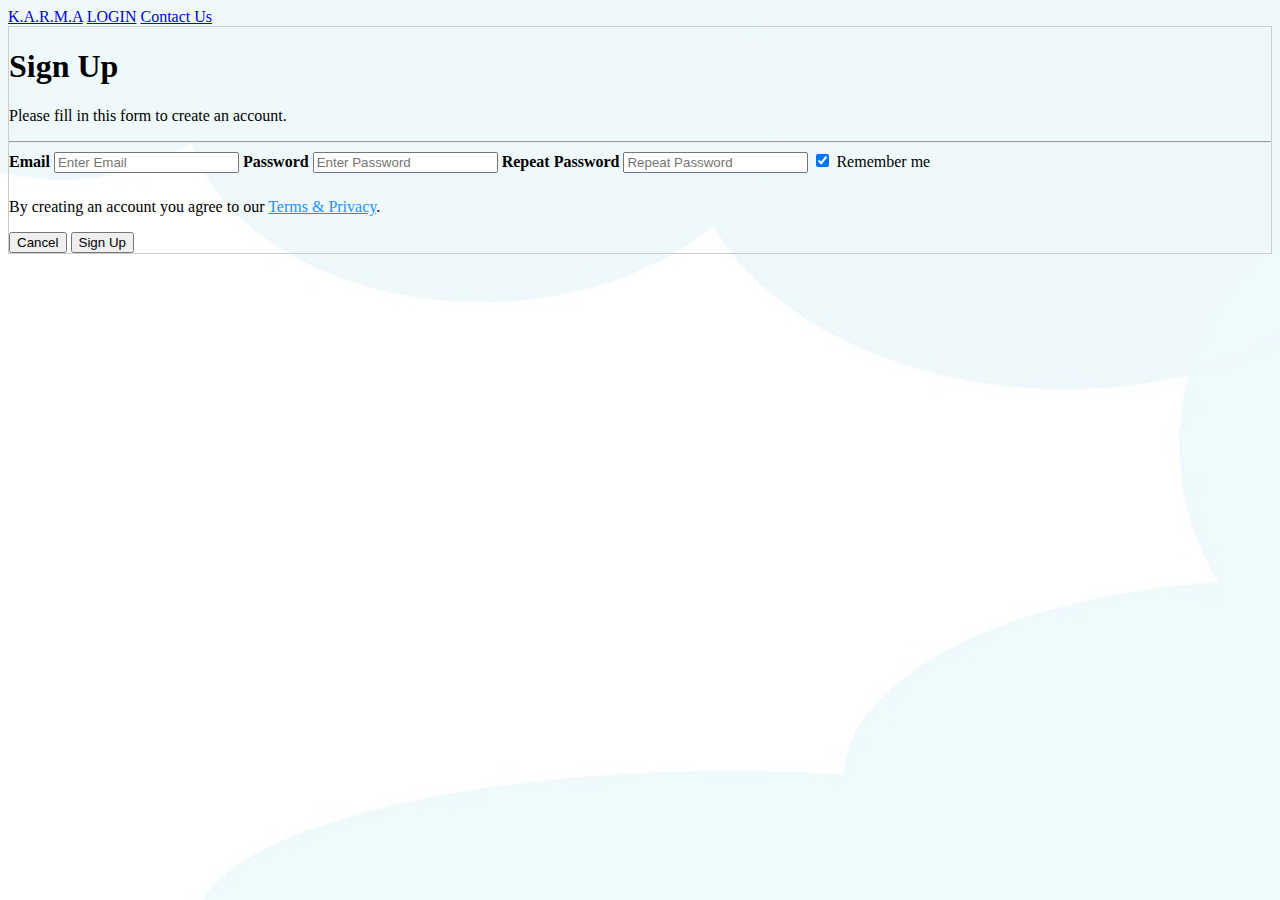
==== signup.html @ 3198bbd5 "Add files via upload" ====
<!DOCTYPE html>
<html>
<head>
	<title>Homepage</title>
	<link rel="stylesheet" href="CSS/styles-home.css">
	<link rel="stylesheet" href="CSS/bootstrap.min.css">
	<link href="https://fonts.googleapis.com/css2?family=Bangers&display=swap" rel="stylesheet">
	<link href="https://fonts.googleapis.com/css2?family=Lobster&display=swap" rel="stylesheet">
	<link href="https://fonts.googleapis.com/css2?family=Raleway+Dots&display=swap" rel="stylesheet">
  <link rel="stylesheet" href="CSS/signup.css">
</head>
<style>
body {
  background-image: url('karma.jpg');
  background-repeat: no-repeat;
  background-attachment: fixed;
  background-size: cover;
}
</style>

<body>
			<nav class="navbar navbar-light">
 				 <a id="karma" class="navbar-brand"  href="index.html">K.A.R.M.A</a>
  
  			<span>
  				<span>
  					<a href="login.html">LOGIN</a>
  				</span>
    			<span><a href="contact.html">Contact Us</a>
   				</span>
  			</span>
			</nav>
			<div style="background-image: url('karma.jpg');">
			</div>


      <form action="action_page.php" style="border:1px solid #ccc">
  <div class="container">
    <h1>Sign Up</h1>
    <p>Please fill in this form to create an account.</p>
    <hr>

    <label for="email"><b>Email</b></label>
    <input type="text" placeholder="Enter Email" name="email" required>

    <label for="psw"><b>Password</b></label>
    <input type="password" placeholder="Enter Password" name="psw" required>

    <label for="psw-repeat"><b>Repeat Password</b></label>
    <input type="password" placeholder="Repeat Password" name="psw-repeat" required>

    <label>
      <input type="checkbox" checked="checked" name="remember" style="margin-bottom:15px"> Remember me
    </label>

    <p>By creating an account you agree to our <a href="terms.html" style="color:dodgerblue">Terms & Privacy</a>.</p>

    <div class="clearfix">
      <button type="button" class="cancelbtn" onclick="location.href='home.html'">Cancel</button>
      <button type="submit" class="signupbtn">Sign Up</button>
    </div>
  </div>
</form>



</body>
</html>
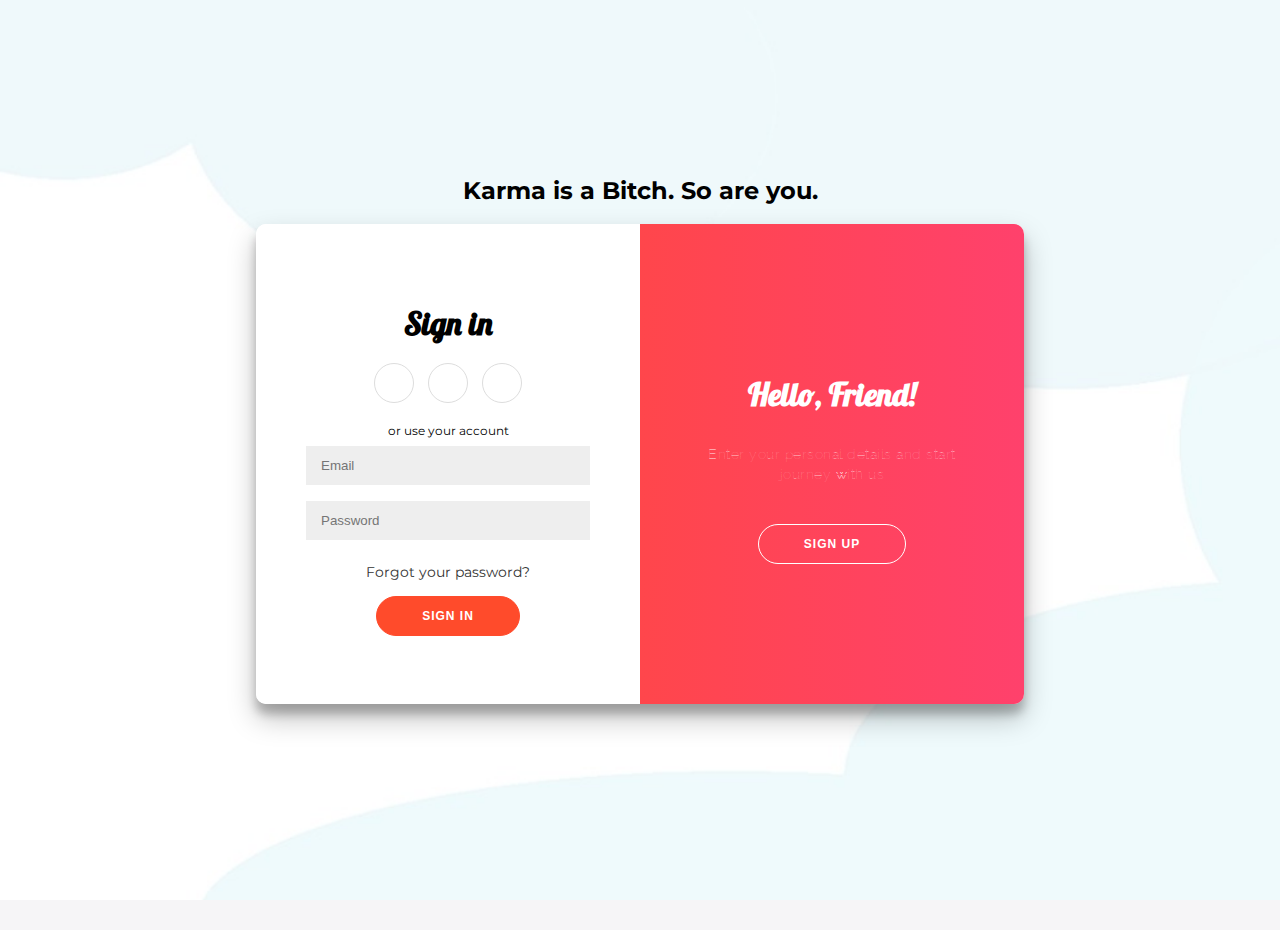
==== commit 3ca2f675: "Made a better signup page" ====
--- a/signup.html
+++ b/signup.html
@@ -2,12 +2,13 @@
 <html>
 <head>
 	<title>Homepage</title>
-	<link rel="stylesheet" href="CSS/styles-home.css">
-	<link rel="stylesheet" href="CSS/bootstrap.min.css">
+	<link rel="stylesheet" href="css/styles-home.css">
+	<link rel="stylesheet" href="css/bootstrap.min.css">
 	<link href="https://fonts.googleapis.com/css2?family=Bangers&display=swap" rel="stylesheet">
 	<link href="https://fonts.googleapis.com/css2?family=Lobster&display=swap" rel="stylesheet">
 	<link href="https://fonts.googleapis.com/css2?family=Raleway+Dots&display=swap" rel="stylesheet">
-  <link rel="stylesheet" href="CSS/signup.css">
+  <link rel="stylesheet" href="css/signup.css">
+	
 </head>
 <style>
 body {
@@ -19,50 +20,57 @@
 </style>
 
 <body>
-			<nav class="navbar navbar-light">
- 				 <a id="karma" class="navbar-brand"  href="index.html">K.A.R.M.A</a>
-  
-  			<span>
-  				<span>
-  					<a href="login.html">LOGIN</a>
-  				</span>
-    			<span><a href="contact.html">Contact Us</a>
-   				</span>
-  			</span>
-			</nav>
-			<div style="background-image: url('karma.jpg');">
+
+<h2>Karma is a Bitch. So are you.</h2>
+<div class="container" id="container">
+	<div class="form-container sign-up-container">
+		<form action="#">
+			<h1>Create Account</h1>
+			<div class="social-container">
+				<a href="#" class="social"><i class="fab fa-facebook-f"></i></a>
+				<a href="#" class="social"><i class="fab fa-google-plus-g"></i></a>
+				<a href="#" class="social"><i class="fab fa-linkedin-in"></i></a>
 			</div>
-
-
-      <form action="action_page.php" style="border:1px solid #ccc">
-  <div class="container">
-    <h1>Sign Up</h1>
-    <p>Please fill in this form to create an account.</p>
-    <hr>
-
-    <label for="email"><b>Email</b></label>
-    <input type="text" placeholder="Enter Email" name="email" required>
-
-    <label for="psw"><b>Password</b></label>
-    <input type="password" placeholder="Enter Password" name="psw" required>
-
-    <label for="psw-repeat"><b>Repeat Password</b></label>
-    <input type="password" placeholder="Repeat Password" name="psw-repeat" required>
-
-    <label>
-      <input type="checkbox" checked="checked" name="remember" style="margin-bottom:15px"> Remember me
-    </label>
-
-    <p>By creating an account you agree to our <a href="terms.html" style="color:dodgerblue">Terms & Privacy</a>.</p>
-
-    <div class="clearfix">
-      <button type="button" class="cancelbtn" onclick="location.href='home.html'">Cancel</button>
-      <button type="submit" class="signupbtn">Sign Up</button>
-    </div>
-  </div>
-</form>
-
+			<span>or use your email for registration</span>
+			<input type="text" placeholder="Name" />
+			<input type="email" placeholder="Email" />
+			<input type="password" placeholder="Password" />
+			<button>Sign Up</button>
+		</form>
+	</div>
+	<div class="form-container sign-in-container">
+		<form action="#">
+			<h1>Sign in</h1>
+			<div class="social-container">
+				<a href="#" class="social"><i class="fab fa-facebook-f"></i></a>
+				<a href="#" class="social"><i class="fab fa-google-plus-g"></i></a>
+				<a href="#" class="social"><i class="fab fa-linkedin-in"></i></a>
+			</div>
+			<span>or use your account</span>
+			<input type="email" placeholder="Email" />
+			<input type="password" placeholder="Password" />
+			<a href="#">Forgot your password?</a>
+			<button>Sign In</button>
+		</form>
+	</div>
+	<div class="overlay-container">
+		<div class="overlay">
+			<div class="overlay-panel overlay-left">
+				<h1>Welcome Back!</h1>
+				<p>To keep connected with us please login with your personal info</p>
+				<button class="ghost" id="signIn">Sign In</button>
+			</div>
+			<div class="overlay-panel overlay-right">
+				<h1>Hello, Friend!</h1>
+				<p>Enter your personal details and start journey with us</p>
+				<button class="ghost" id="signUp">Sign Up</button>
+			</div>
+		</div>
+	</div>
+</div>
+	
+  <script src="signup.js"></script>
 
 
 </body>
-</html>+</html>
--- a/css/styles-home.css
+++ b/css/styles-home.css
@@ -0,0 +1,67 @@
+
+.navbar{
+
+  border-style: inset;
+
+	    background-color: #00e6e6;
+	    font-size: 20px;
+}
+
+.navbar-brand{
+	padding-left: 29px;
+}
+
+
+span{
+	padding-right: 20px;
+	padding-left: 20px;
+	text-decoration:none;
+ }
+
+#karma{
+	font-size: 48px;
+	  font-family: 'Bangers', cursive;
+}
+
+
+h1{
+	text-align: center;
+	font-family: 'Lobster', cursive;
+	padding-top: 10px;
+}
+
+p{
+	text-align: center;
+	font-family: 'Raleway Dots', cursive;
+	font-size: 20px;
+	font-weight: bold;
+	padding-right: 10px;
+	padding-left: 10px;
+	padding-top: 10px;
+	padding-bottom: 10px;
+}
+
+h2{
+	text-align: center;
+}
+
+.name{
+	text-align: center;
+}
+
+.center {
+  display: block;
+  margin-left: auto;
+  margin-right: auto;
+  width: 50%;
+}
+
+img{
+	padding-bottom: 20px;
+	max-height: 100%;
+}
+
+
+
+
+
--- a/css/signup.css
+++ b/css/signup.css
@@ -0,0 +1,251 @@
+@import url('https://fonts.googleapis.com/css?family=Montserrat:400,800');
+
+* {
+	box-sizing: border-box;
+}
+
+body {
+	background: #f6f5f7;
+	display: flex;
+	justify-content: center;
+	align-items: center;
+	flex-direction: column;
+	font-family: 'Montserrat', sans-serif;
+	height: 100vh;
+	margin: -20px 0 50px;
+}
+
+h1 {
+	font-weight: bold;
+	margin: 0;
+}
+
+h2 {
+	text-align: center;
+}
+
+p {
+	font-size: 14px;
+	font-weight: 100;
+	line-height: 20px;
+	letter-spacing: 0.5px;
+	margin: 20px 0 30px;
+}
+
+span {
+	font-size: 12px;
+}
+
+a {
+	color: #333;
+	font-size: 14px;
+	text-decoration: none;
+	margin: 15px 0;
+}
+
+button {
+	border-radius: 20px;
+	border: 1px solid #FF4B2B;
+	background-color: #FF4B2B;
+	color: #FFFFFF;
+	font-size: 12px;
+	font-weight: bold;
+	padding: 12px 45px;
+	letter-spacing: 1px;
+	text-transform: uppercase;
+	transition: transform 80ms ease-in;
+}
+
+button:active {
+	transform: scale(0.95);
+}
+
+button:focus {
+	outline: none;
+}
+
+button.ghost {
+	background-color: transparent;
+	border-color: #FFFFFF;
+}
+
+form {
+	background-color: #FFFFFF;
+	display: flex;
+	align-items: center;
+	justify-content: center;
+	flex-direction: column;
+	padding: 0 50px;
+	height: 100%;
+	text-align: center;
+}
+
+input {
+	background-color: #eee;
+	border: none;
+	padding: 12px 15px;
+	margin: 8px 0;
+	width: 100%;
+}
+
+.container {
+	background-color: #fff;
+	border-radius: 10px;
+  	box-shadow: 0 14px 28px rgba(0,0,0,0.25), 
+			0 10px 10px rgba(0,0,0,0.22);
+	position: relative;
+	overflow: hidden;
+	width: 768px;
+	max-width: 100%;
+	min-height: 480px;
+}
+
+.form-container {
+	position: absolute;
+	top: 0;
+	height: 100%;
+	transition: all 0.6s ease-in-out;
+}
+
+.sign-in-container {
+	left: 0;
+	width: 50%;
+	z-index: 2;
+}
+
+.container.right-panel-active .sign-in-container {
+	transform: translateX(100%);
+}
+
+.sign-up-container {
+	left: 0;
+	width: 50%;
+	opacity: 0;
+	z-index: 1;
+}
+
+.container.right-panel-active .sign-up-container {
+	transform: translateX(100%);
+	opacity: 1;
+	z-index: 5;
+	animation: show 0.6s;
+}
+
+@keyframes show {
+	0%, 49.99% {
+		opacity: 0;
+		z-index: 1;
+	}
+	
+	50%, 100% {
+		opacity: 1;
+		z-index: 5;
+	}
+}
+
+.overlay-container {
+	position: absolute;
+	top: 0;
+	left: 50%;
+	width: 50%;
+	height: 100%;
+	overflow: hidden;
+	transition: transform 0.6s ease-in-out;
+	z-index: 100;
+}
+
+.container.right-panel-active .overlay-container{
+	transform: translateX(-100%);
+}
+
+.overlay {
+	background: #FF416C;
+	background: -webkit-linear-gradient(to right, #FF4B2B, #FF416C);
+	background: linear-gradient(to right, #FF4B2B, #FF416C);
+	background-repeat: no-repeat;
+	background-size: cover;
+	background-position: 0 0;
+	color: #FFFFFF;
+	position: relative;
+	left: -100%;
+	height: 100%;
+	width: 200%;
+  	transform: translateX(0);
+	transition: transform 0.6s ease-in-out;
+}
+
+.container.right-panel-active .overlay {
+  	transform: translateX(50%);
+}
+
+.overlay-panel {
+	position: absolute;
+	display: flex;
+	align-items: center;
+	justify-content: center;
+	flex-direction: column;
+	padding: 0 40px;
+	text-align: center;
+	top: 0;
+	height: 100%;
+	width: 50%;
+	transform: translateX(0);
+	transition: transform 0.6s ease-in-out;
+}
+
+.overlay-left {
+	transform: translateX(-20%);
+}
+
+.container.right-panel-active .overlay-left {
+	transform: translateX(0);
+}
+
+.overlay-right {
+	right: 0;
+	transform: translateX(0);
+}
+
+.container.right-panel-active .overlay-right {
+	transform: translateX(20%);
+}
+
+.social-container {
+	margin: 20px 0;
+}
+
+.social-container a {
+	border: 1px solid #DDDDDD;
+	border-radius: 50%;
+	display: inline-flex;
+	justify-content: center;
+	align-items: center;
+	margin: 0 5px;
+	height: 40px;
+	width: 40px;
+}
+
+footer {
+    background-color: #222;
+    color: #fff;
+    font-size: 14px;
+    bottom: 0;
+    position: fixed;
+    left: 0;
+    right: 0;
+    text-align: center;
+    z-index: 999;
+}
+
+footer p {
+    margin: 10px 0;
+}
+
+footer i {
+    color: red;
+}
+
+footer a {
+    color: #3c97bf;
+    text-decoration: none;
+}
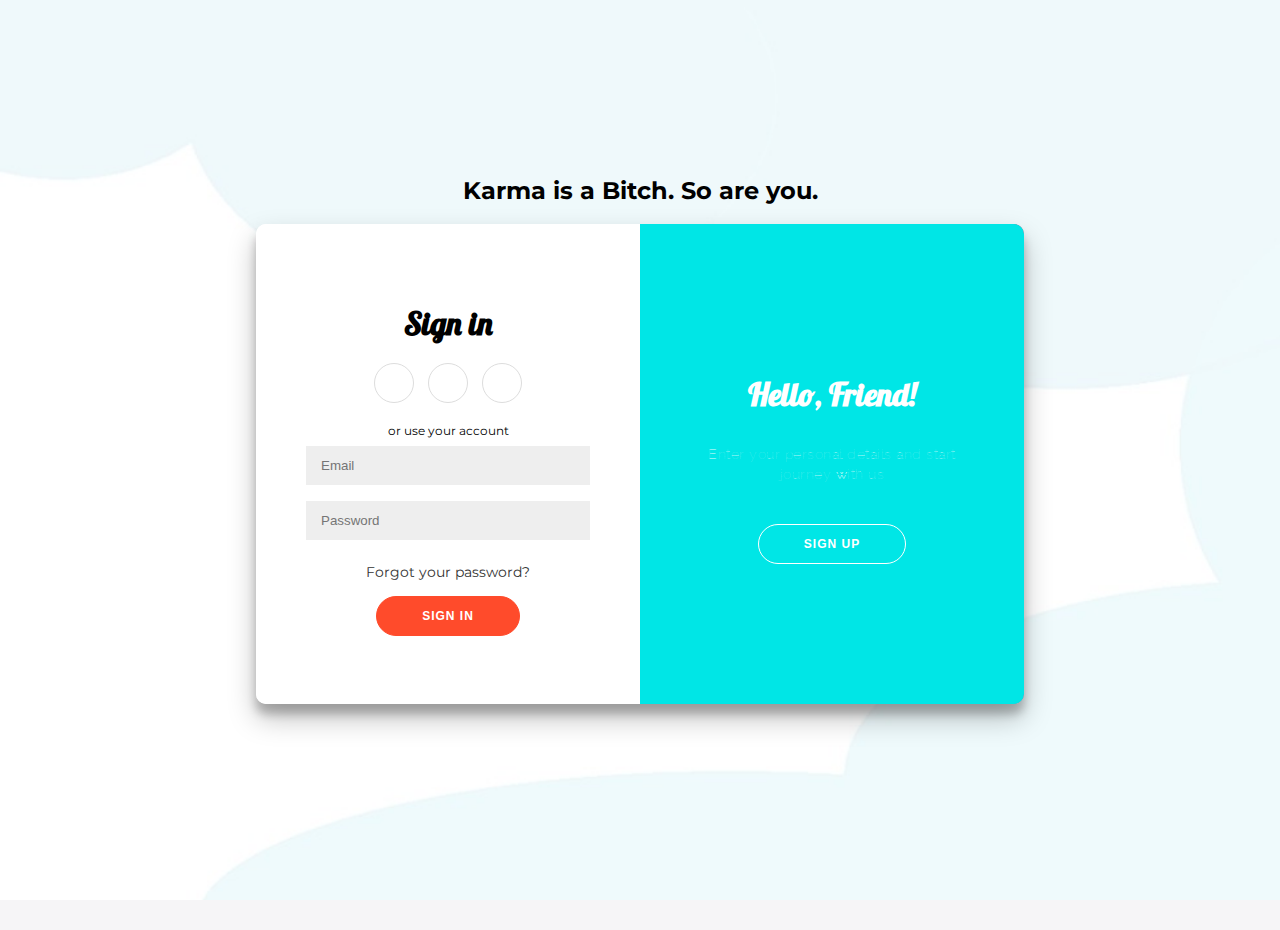
==== commit 03ad3ca6: "Merge 66215f8a5ae9c30300081e90476f36dc6c4ecb1a into fecd908f0a369093068b6023fc790a265b83af18" ====
--- a/signup.html
+++ b/signup.html
@@ -60,7 +60,7 @@
 				<p>To keep connected with us please login with your personal info</p>
 				<button class="ghost" id="signIn">Sign In</button>
 			</div>
-			<div class="overlay-panel overlay-right">
+			<div class="overlay-panel overlay-right" id="signup">
 				<h1>Hello, Friend!</h1>
 				<p>Enter your personal details and start journey with us</p>
 				<button class="ghost" id="signUp">Sign Up</button>
--- a/css/signup.css
+++ b/css/signup.css
@@ -131,6 +131,10 @@
 	animation: show 0.6s;
 }
 
+#signup {
+	background-color: #00e6e6; !important
+}
+
 @keyframes show {
 	0%, 49.99% {
 		opacity: 0;
@@ -225,27 +229,4 @@
 	width: 40px;
 }
 
-footer {
-    background-color: #222;
-    color: #fff;
-    font-size: 14px;
-    bottom: 0;
-    position: fixed;
-    left: 0;
-    right: 0;
-    text-align: center;
-    z-index: 999;
-}
-
-footer p {
-    margin: 10px 0;
-}
-
-footer i {
-    color: red;
-}
-
-footer a {
-    color: #3c97bf;
-    text-decoration: none;
-}
+
